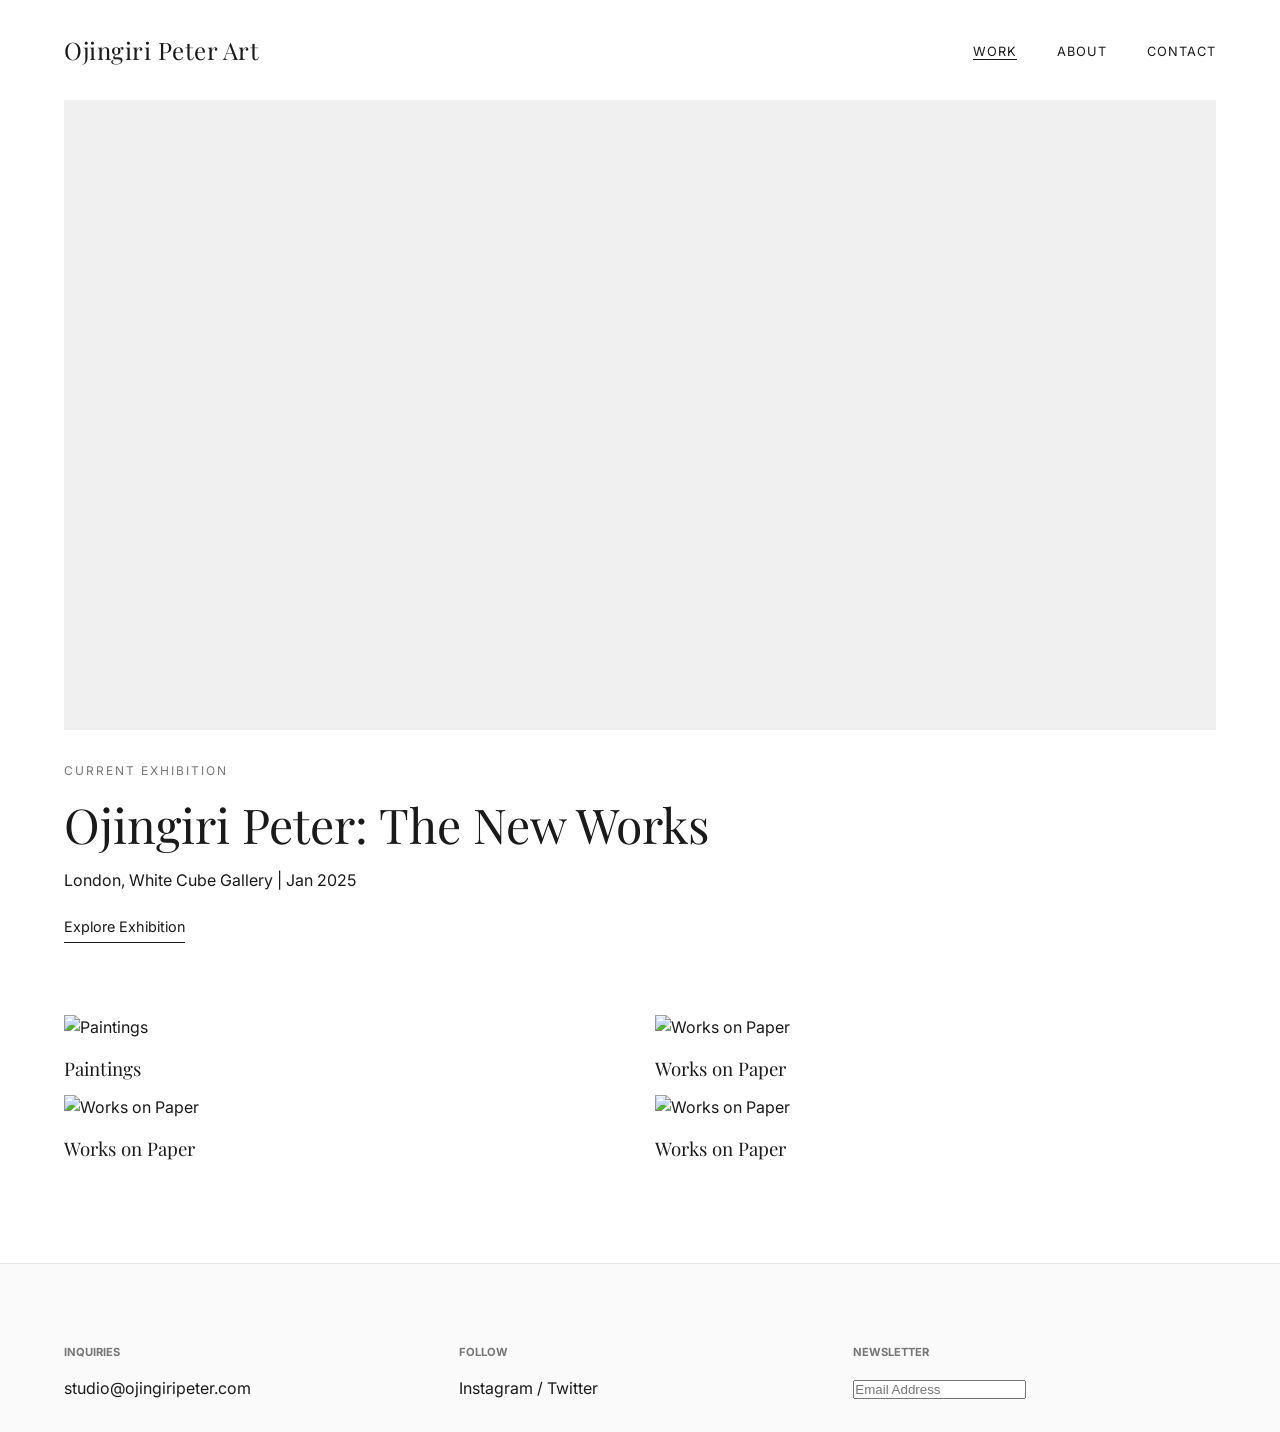
==== index.html @ dfe3c558 "sam" ====
<!DOCTYPE html>
<html lang="en">
<head>
    <meta charset="UTF-8">
    <meta name="viewport" content="width=device-width, initial-scale=1.0">
    <title>ojingiri peter art</title>
    <link href="https://fonts.googleapis.com/css2?family=Playfair+Display:ital,wght@0,400;0,700;1,400&family=Inter:wght@300;400;600&display=swap" rel="stylesheet">
    <link rel="stylesheet" href="style.css">
</head>
<body>

    <header class="site-header">
        <div class="logo">
            <a href="#">ojingiri peter art</a>
        </div>
        
        <button class="menu-toggle" aria-label="Toggle Menu">
            <span></span>
            <span></span>
        </button>

        <nav class="main-nav">
            <ul>
                <li><a href="/" class="active">Work</a></li>
                <li><a href="about.html">About</a></li>
                <li><a href="contact.html">Contact</a></li>
            </ul>
        </nav>
    </header>

    <main>
        <section class="hero-feature">
            <div class="hero-image-container">
                <div class="placeholder-img" style="background-image: url('https://d7hftxdivxxvm.cloudfront.net/?height=334&quality=80&resize_to=fill&src=https%3A%2F%2Fd32dm0rphc51dk.cloudfront.net%2FCoEmaiF5zn3brf9_qetyVg%2Flarger.jpg&width=445');"></div>
            </div>
            <div class="hero-content">
                <p class="subtitle">Current Exhibition</p>
                <h1>Ojingiri Peter: The New Works</h1>
                <p class="details">London, White Cube Gallery | Jan 2025</p>
                <a href="#" class="cta">Explore Exhibition</a>
            </div>
        </section>

    <section class="grid-section" id="art-grid">
    <div class="art-card">
        <div class="img-wrapper">
            <img src="https://d7hftxdivxxvm.cloudfront.net/?height=536&quality=80&resize_to=fit&src=https%3A%2F%2Fd32dm0rphc51dk.cloudfront.net%2FvTzMC5NdqGUjok1362fjDg%2Flarger.jpg&width=445" alt="Paintings">
        </div>
        <h3>Paintings</h3>
    </div>
    <div class="art-card">
        <div class="img-wrapper">
            <img src="https://encrypted-tbn0.gstatic.com/images?q=tbn:ANd9GcSJIRZb__yLBrbFx4Nl3WKqbnh7AJxjFqbFkQ&s" alt="Works on Paper">
        </div>
        <h3>Works on Paper</h3>
    </div>
    <div class="art-card">
        <div class="img-wrapper">
            <img src="https://encrypted-tbn0.gstatic.com/images?q=tbn:ANd9GcSJIRZb__yLBrbFx4Nl3WKqbnh7AJxjFqbFkQ&s" alt="Works on Paper">
        </div>
        <h3>Works on Paper</h3>
    </div>
     <div class="art-card">
        <div class="img-wrapper">
            <img src="https://d7hftxdivxxvm.cloudfront.net/?height=334&quality=80&resize_to=fill&src=https%3A%2F%2Fd32dm0rphc51dk.cloudfront.net%2F7OvWkCvqn6SWuWmHfUNshg%2Flarger.jpg&width=445" alt="Works on Paper">
        </div>
        <h3>Works on Paper</h3>
    </div>
    </section>
    </main>

    <footer class="site-footer">
        <div class="footer-grid">
            <div class="footer-col">
                <h4>Inquiries</h4>
                <p>studio@ojingiripeter.com</p>
            </div>
            <div class="footer-col">
                <h4>Follow</h4>
                <p>Instagram / Twitter</p>
            </div>
            <div class="footer-col mailing">
                <h4>Newsletter</h4>
                <input type="email" placeholder="Email Address">
            </div>
        </div>
    </footer>

    <script src="script.js"></script>
</body>
</html>
---- style.css ----
:root {
    --serif: 'Playfair Display', serif;
    --sans: 'Inter', sans-serif;
    --black: #1a1a1a;
    --gray: #767676;
    --border: #e5e5e5;
}

* { margin: 0; padding: 0; box-sizing: border-box; }

body {
    font-family: var(--sans);
    color: var(--black);
    line-height: 1.5;
    background: #fff;
    overflow-x: hidden;
}

/* --- Header & Nav --- */
.site-header {
    display: flex;
    justify-content: space-between;
    align-items: center;
    padding: 2rem 5%;
    position: sticky;
    top: 0;
    background: #fff;
    z-index: 1000;
}

.logo a {
    font-family: var(--serif);
    font-size: 1.5rem;
    text-decoration: none;
    color: var(--black);
     letter-spacing: 0.5px;
      text-transform: capitalize;
}

.main-nav ul {
    display: flex;
    list-style: none;
    gap: 2.5rem;
}

.main-nav a {
    text-decoration: none;
    font-size: 0.8rem;
    text-transform: uppercase;
    letter-spacing: 1px;
    color: var(--black);
}

.main-nav a.active { border-bottom: 1px solid var(--black); }

/* --- Mobile Menu Toggle (Frame 5) --- */
.menu-toggle {
    display: none; /* Hidden on desktop */
    flex-direction: column;
    gap: 6px;
    background: none;
    border: none;
    cursor: pointer;
}
.menu-toggle span {
    width: 25px;
    height: 1px;
    background: var(--black);
}

/* --- Hero Section --- */
.hero-feature { padding: 0 5% 5rem; }
.hero-image-container { width: 100%; height: 70vh; overflow: hidden; }
.placeholder-img {
    width: 100%; height: 100%;
    background-size: cover; background-position: center;
    background-color: #f0f0f0;
}
.hero-content { margin-top: 2rem; }
.hero-content h1 { font-family: var(--serif); font-size: 3rem; font-weight: 400; margin: 0.5rem 0; }
.subtitle { text-transform: uppercase; font-size: 0.75rem; letter-spacing: 2px; color: var(--gray); }
.cta { display: inline-block; margin-top: 1.5rem; padding-bottom: 4px; border-bottom: 1px solid var(--black); text-decoration: none; color: var(--black); font-size: 0.9rem; }

/* --- Grid (Responsive) --- */
/* Update your .grid-section to this */
.grid-section {
    display: grid;
    /* Defines 2 columns for desktop */
    grid-template-columns: repeat(2, 1fr); 
    /* The 'graph paper' row size */
    grid-auto-rows: 10px; 
    gap: 0 30px; /* Horizontal gap only; JS handles vertical */
    padding: 0 5% 5rem;
    align-items: end;
}

.art-card {
    grid-row-end: span 20; /* Default span until JS calculates it */
    width: 100%;
    margin-bottom: 20px; /* This becomes the visible gap between items */
}



/* Mobile: Stack into 1 column */

.img-wrapper { overflow: hidden; margin-bottom: 1rem; }
.img-wrapper img { width: 100%; transition: transform 0.6s ease; }
.art-card:hover img { transform: scale(1.03); }
.art-card h3 { font-family: var(--serif); font-weight: 400; }

/* --- Footer --- */
.site-footer { border-top: 1px solid var(--border); padding: 5rem 5% 2rem; background: #fafafa; }
.footer-grid { display: grid; grid-template-columns: repeat(3, 1fr); gap: 2rem; }
.footer-col h4 { font-size: 0.7rem; text-transform: uppercase; margin-bottom: 1rem; color: var(--gray); }


.img-wrapper img {
    width: 100%;
    display: block;
    height: auto;
}

/* Mobile: Switch to 1 column */

/* --- Responsive Media Queries (Mobile Fixes) --- */
@media (max-width: 900px) {
    .hero-content h1 { font-size: 2rem; }
    .grid-section {
        grid-template-columns: 1fr;
    }
}

@media (max-width: 768px) {
    .menu-toggle { display: flex; } /* Show hamburger */
    .main-nav {
        display: none; /* Hide nav links on mobile */
        position: absolute;
        top: 100%; left: 0; width: 100%;
        background: white; padding: 2rem;
        border-bottom: 1px solid var(--border);
    }
    .main-nav.active { display: block; }
    .main-nav ul { flex-direction: column; gap: 1.5rem; }
    .footer-grid { grid-template-columns: 1fr; }
}





/* --- About Page Specifics --- */
.about-split {
    display: grid;
    grid-template-columns: 1fr 1fr; /* Side-by-side on desktop */
    min-height: 80vh;
    padding: 0 5% 5rem;
    gap: 5%;
}

.about-image {
    position: sticky;
    top: 100px; /* Portrait stays in view as you read */
    height: fit-content;
}

.about-image img {
    width: 100%;
    height: auto;
    display: block;
}

.about-content {
    padding-top: 0;
}

.bio-text p {
    font-size: 1.15rem;
    line-height: 1.8;
    margin-bottom: 2rem;
    color: var(--black);
}

.cv-section {
    margin-top: 4rem;
    border-top: 1px solid var(--border);
    padding-top: 2rem;
}

.cv-item {
    margin-bottom: 2.5rem;
}

.cv-item h4 {
    font-family: var(--sans);
    font-size: 0.75rem;
    text-transform: uppercase;
    letter-spacing: 1px;
    margin-bottom: 1rem;
    color: var(--gray);
}

.cv-item ul {
    list-style: none;
}

.cv-item li {
    font-size: 0.95rem;
    margin-bottom: 0.5rem;
}

/* --- Mobile Responsiveness for About --- */
@media (max-width: 900px) {
    .about-split {
        grid-template-columns: 1fr; /* Stacks on mobile */
    }
    
    .about-image {
        position: relative;
        top: 0;
        margin-bottom: 3rem;
    }

    .bio-text p {
        font-size: 1rem;
    }
}


/* --- Contact Page Styles --- */
.contact-page {
    padding: 2rem 5% 5rem;
}

.contact-split {
    display: grid;
    grid-template-columns: 1fr 1fr; /* Split screen layout */
    gap: 10%;
    align-items: start;
}

.contact-details {
    padding-top: 5rem;
}

.page-title {
    font-family: var(--serif);
    font-size: 4rem;
    font-weight: 400;
    margin-bottom: 4rem;
}

.contact-group {
    margin-bottom: 2.5rem;
}

.contact-group .label {
    font-family: var(--sans);
    font-size: 0.85rem;
    font-weight: 600;
    text-transform: capitalize;
    margin-bottom: 0.5rem;
    color: var(--black);
}

.contact-group p, 
.contact-group a {
    font-size: 1rem;
    color: var(--gray);
    text-decoration: none;
    transition: color 0.3s ease;
}

.contact-group a:hover {
    color: var(--black);
}

.contact-image img {
    width: 100%;
    height: auto;
    filter: grayscale(100%); /* B&W aesthetic from Frame 8 */
    display: block;
}

/* --- Mobile Responsiveness --- */
@media (max-width: 900px) {
    .contact-split {
        grid-template-columns: 1fr; /* Stack vertically on mobile */
        gap: 3rem;
    }
    
    .contact-details {
        padding-top: 1rem;
        order: 2; /* Text below image on mobile for better flow */
    }
    
    .contact-image {
        order: 1;
    }

    .page-title {
        font-size: 3rem;
        margin-bottom: 2rem;
    }
}
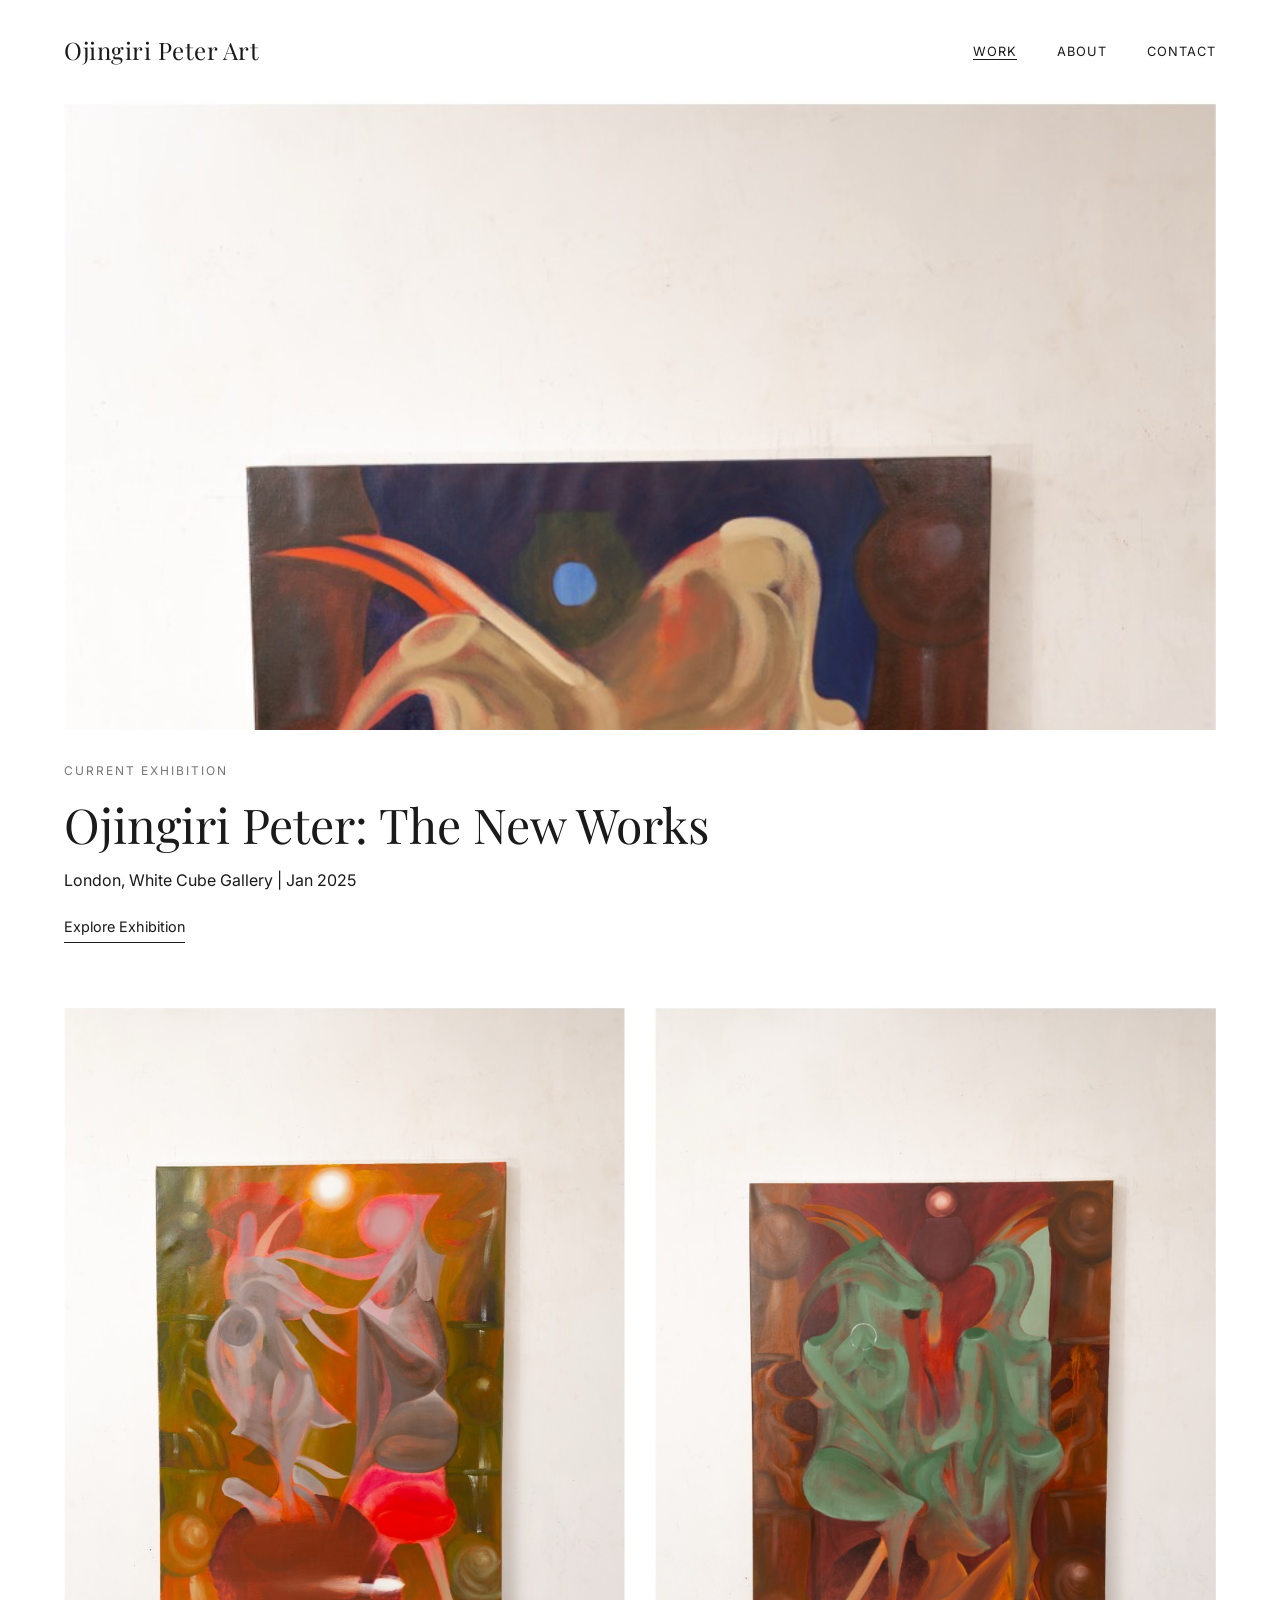
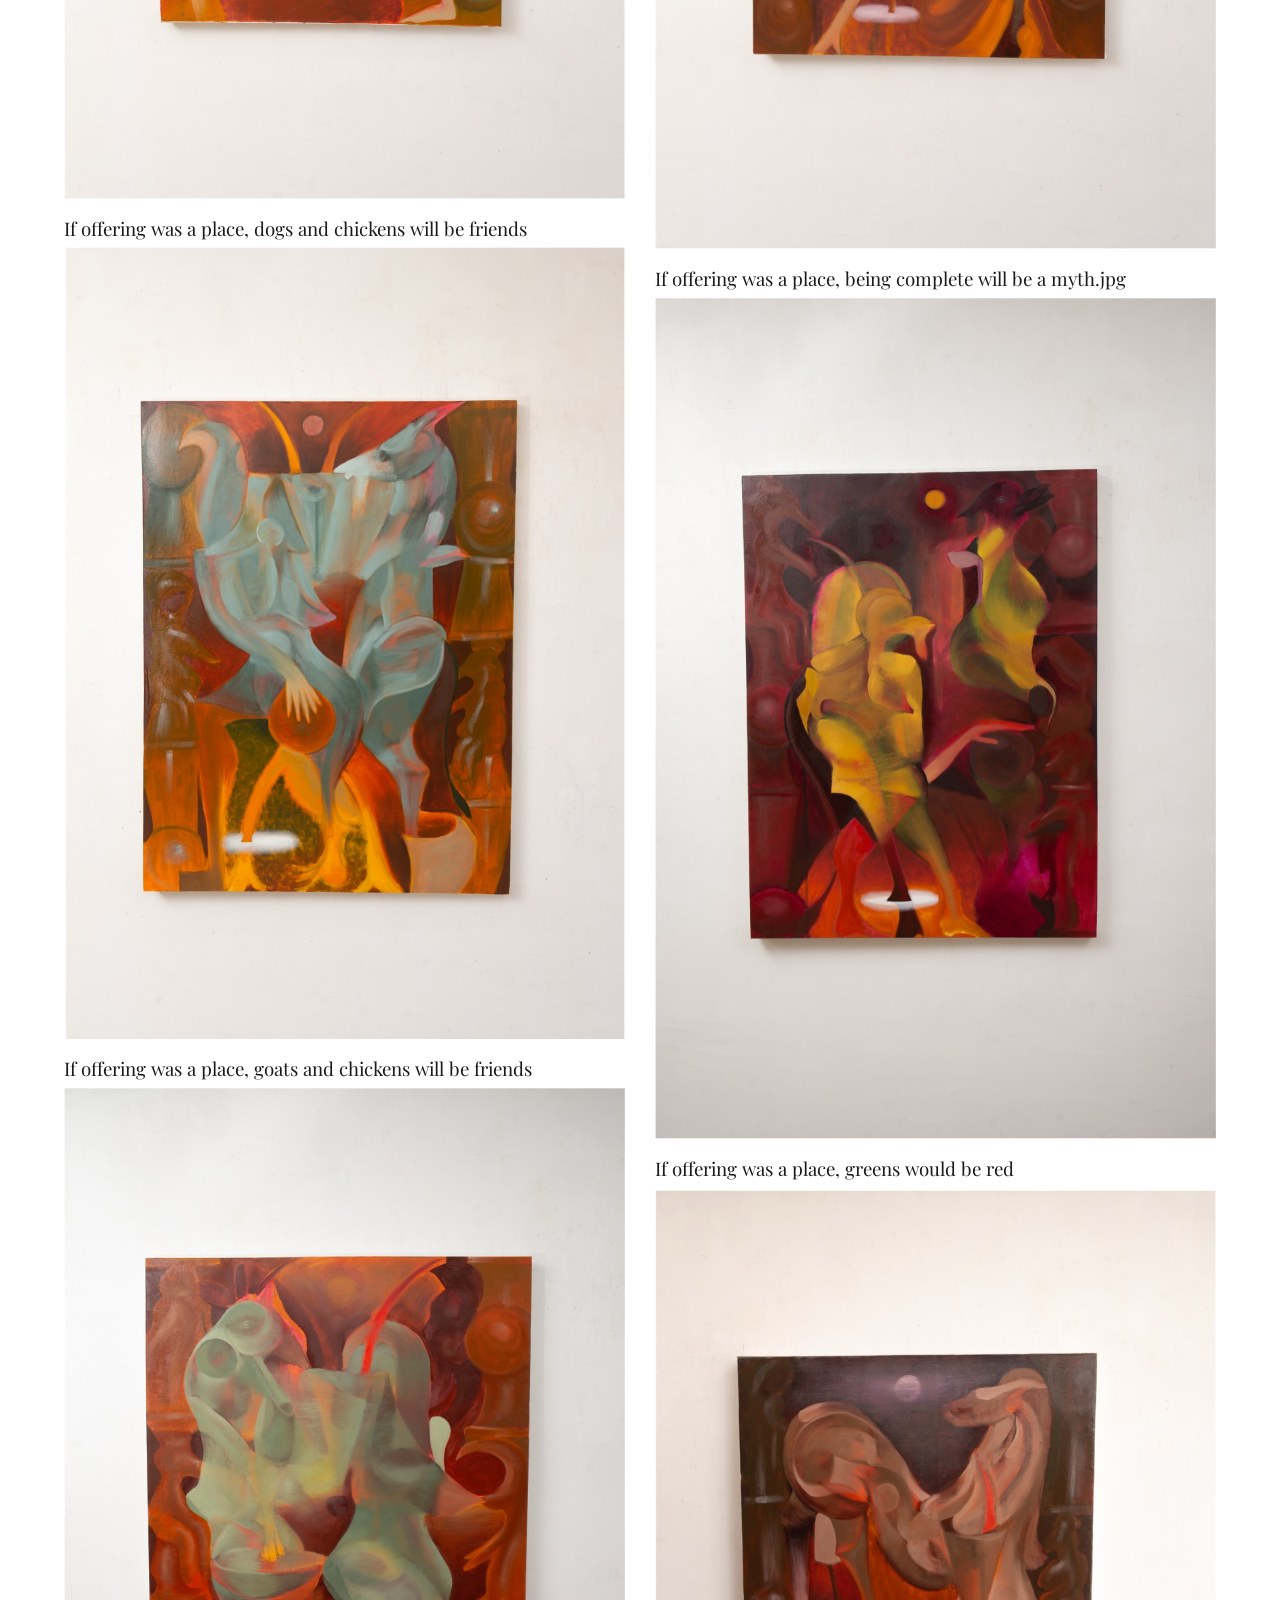
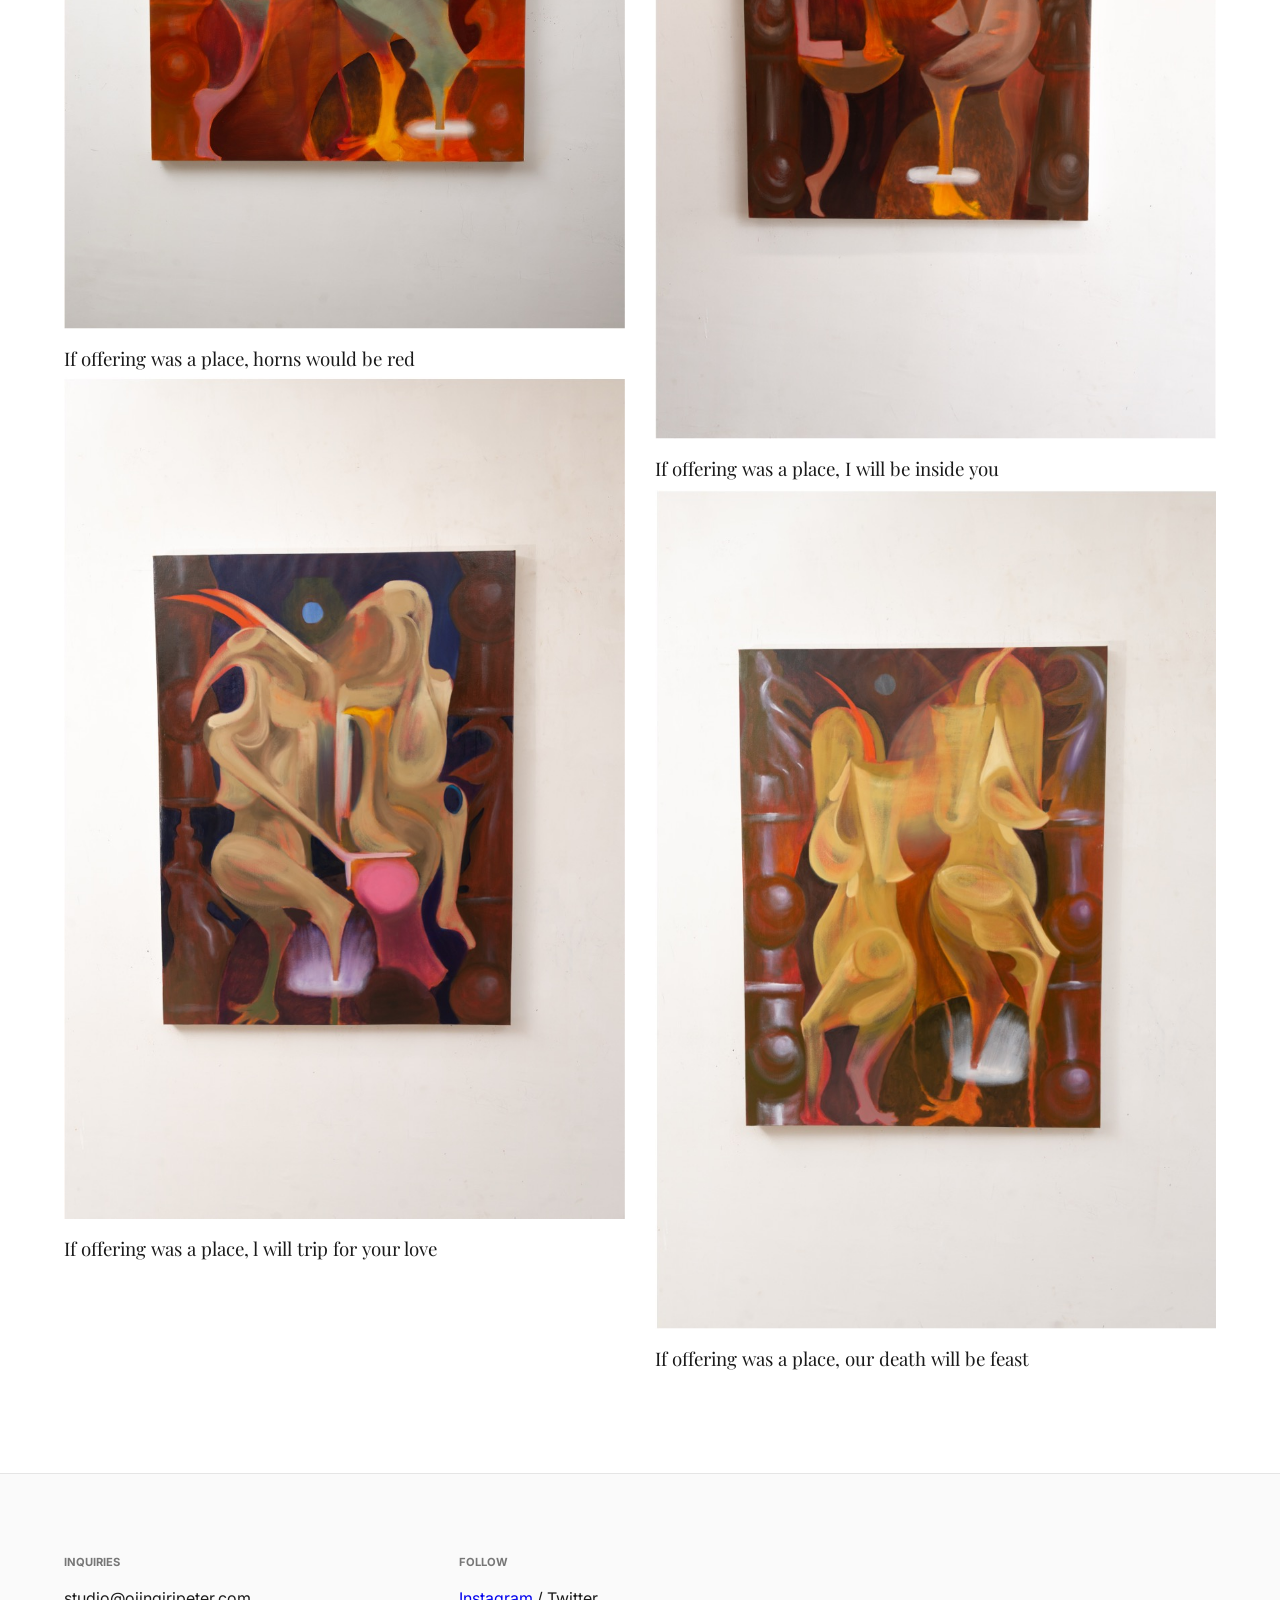
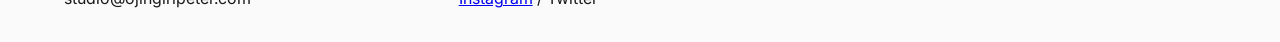
==== commit 5fa36489: "sam" ====
--- a/index.html
+++ b/index.html
@@ -31,7 +31,7 @@
     <main>
         <section class="hero-feature">
             <div class="hero-image-container">
-                <div class="placeholder-img" style="background-image: url('https://d7hftxdivxxvm.cloudfront.net/?height=334&quality=80&resize_to=fill&src=https%3A%2F%2Fd32dm0rphc51dk.cloudfront.net%2FCoEmaiF5zn3brf9_qetyVg%2Flarger.jpg&width=445');"></div>
+                <div class="placeholder-img" style="background-image: url('media/If offering was a place, l will trip for your love.jpg');"></div>
             </div>
             <div class="hero-content">
                 <p class="subtitle">Current Exhibition</p>
@@ -44,28 +44,53 @@
     <section class="grid-section" id="art-grid">
     <div class="art-card">
         <div class="img-wrapper">
-            <img src="https://d7hftxdivxxvm.cloudfront.net/?height=536&quality=80&resize_to=fit&src=https%3A%2F%2Fd32dm0rphc51dk.cloudfront.net%2FvTzMC5NdqGUjok1362fjDg%2Flarger.jpg&width=445" alt="Paintings">
+            <img src="media/If offering was a place, dogs and chickens will be friends .jpg" alt="If offering was a place, dogs and chickens will be friends .jpg">
         </div>
-        <h3>Paintings</h3>
+        <h3>If offering was a place, dogs and chickens will be friends</h3>
     </div>
     <div class="art-card">
         <div class="img-wrapper">
-            <img src="https://encrypted-tbn0.gstatic.com/images?q=tbn:ANd9GcSJIRZb__yLBrbFx4Nl3WKqbnh7AJxjFqbFkQ&s" alt="Works on Paper">
+            <img src="media/If offering was a place, being complete will be a myth.jpg" alt="If offering was a place, being complete will be a myth">
         </div>
-        <h3>Works on Paper</h3>
+        <h3>If offering was a place, being complete will be a myth.jpg</h3>
     </div>
     <div class="art-card">
         <div class="img-wrapper">
-            <img src="https://encrypted-tbn0.gstatic.com/images?q=tbn:ANd9GcSJIRZb__yLBrbFx4Nl3WKqbnh7AJxjFqbFkQ&s" alt="Works on Paper">
+            <img src="media/If offering was a place, goats and chickens will be friends.jpg" alt="If offering was a place, goats and chickens will be friends">
         </div>
-        <h3>Works on Paper</h3>
+        <h3>If offering was a place, goats and chickens will be friends</h3>
     </div>
      <div class="art-card">
         <div class="img-wrapper">
-            <img src="https://d7hftxdivxxvm.cloudfront.net/?height=334&quality=80&resize_to=fill&src=https%3A%2F%2Fd32dm0rphc51dk.cloudfront.net%2F7OvWkCvqn6SWuWmHfUNshg%2Flarger.jpg&width=445" alt="Works on Paper">
+            <img src="media/If offering was a place, greens would be red .jpg" alt="If offering was a place, greens would be red">
         </div>
-        <h3>Works on Paper</h3>
+        <h3>If offering was a place, greens would be red</h3>
     </div>
+     <div class="art-card">
+        <div class="img-wrapper">
+            <img src="media/If offering was a place, horns would be red .jpg" alt="If offering was a place, horns would be red">
+        </div>
+        <h3>If offering was a place, horns would be red</h3>
+    </div>
+     <div class="art-card">
+        <div class="img-wrapper">
+            <img src="media/If offering was a place, I will be inside you.jpg" alt="If offering was a place, I will be inside you">
+        </div>
+        <h3>If offering was a place, I will be inside you</h3>
+    </div>
+     <div class="art-card">
+        <div class="img-wrapper">
+            <img src="media/If offering was a place, l will trip for your love.jpg" alt="If offering was a place, l will trip for your love">
+        </div>
+        <h3>If offering was a place, l will trip for your love</h3>
+    </div>
+     <div class="art-card">
+        <div class="img-wrapper">
+            <img src="media/If offering was a place, our death will be feast.jpg" alt="If offering was a place, our death will be feast">
+        </div>
+        <h3>If offering was a place, our death will be feast</h3>
+    </div>
+
     </section>
     </main>
 
@@ -77,12 +102,12 @@
             </div>
             <div class="footer-col">
                 <h4>Follow</h4>
-                <p>Instagram / Twitter</p>
+                <p><a href="https://www.instagram.com/ojingiripeter/?hl=en">Instagram</a> / Twitter</p>
             </div>
-            <div class="footer-col mailing">
+            <!--div class="footer-col mailing">
                 <h4>Newsletter</h4>
                 <input type="email" placeholder="Email Address">
-            </div>
+            </div-->
         </div>
     </footer>
 
--- a/style.css
+++ b/style.css
@@ -73,7 +73,7 @@
 .hero-image-container { width: 100%; height: 70vh; overflow: hidden; }
 .placeholder-img {
     width: 100%; height: 100%;
-    background-size: cover; background-position: center;
+    background-size: cover; background-position: top;
     background-color: #f0f0f0;
 }
 .hero-content { margin-top: 2rem; }
